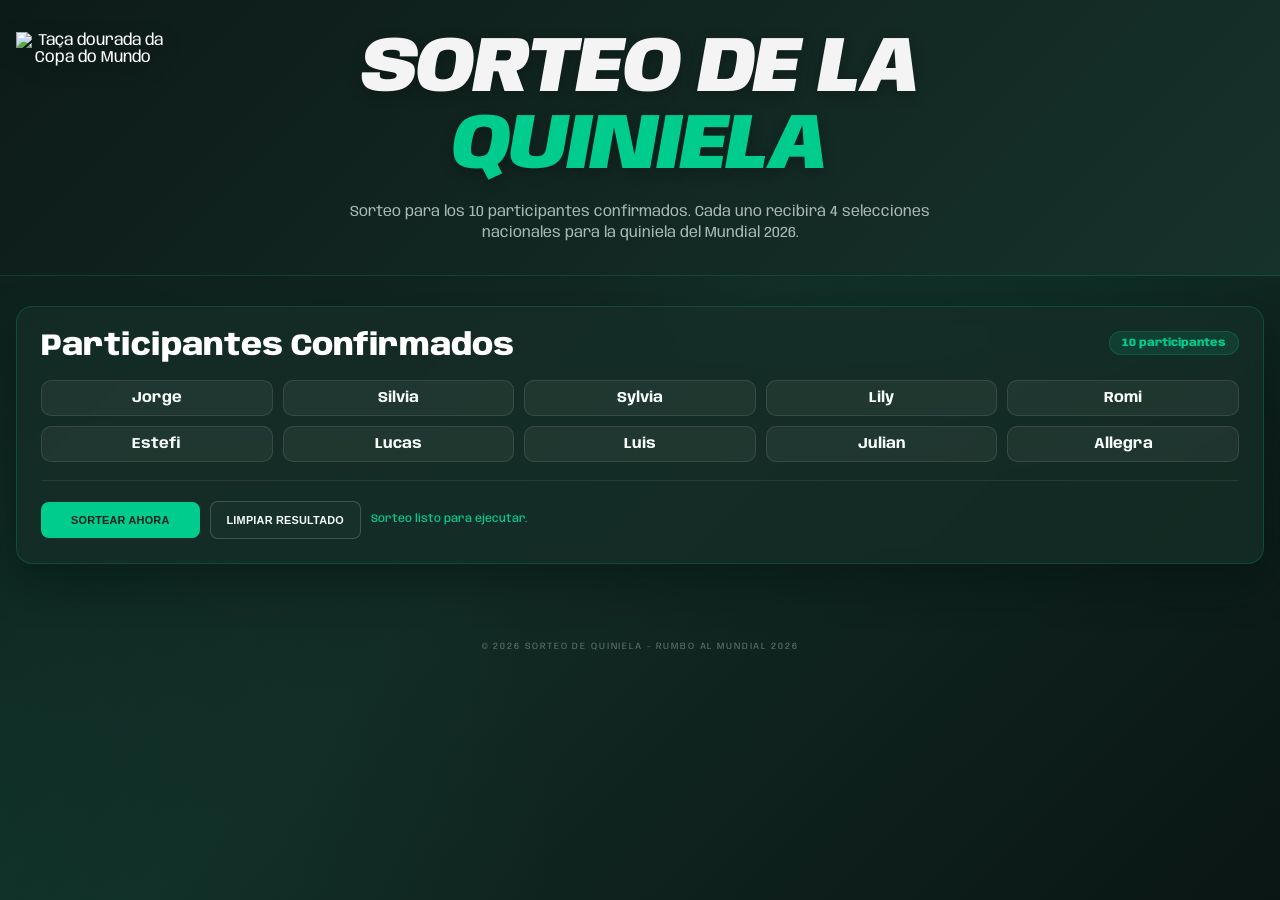
==== index.html @ d056158c "Add files via upload" ====
<!DOCTYPE html>
<html lang="es-MX">
<head>
  <meta charset="UTF-8" />
  <meta name="viewport" content="width=device-width, initial-scale=1.0" />
  <title>Sorteo de la Quiniela - 2026</title>
  <link rel="preconnect" href="https://fonts.googleapis.com" />
  <link rel="preconnect" href="https://fonts.gstatic.com" crossorigin />
  <link href="https://fonts.googleapis.com/css2?family=Anybody:ital,wght@0,100..900;1,100..900&display=swap" rel="stylesheet" />
  <link rel="stylesheet" href="styles.css" />
</head>
<body>
  <header class="hero fifa-gradient" data-purpose="hero-section">
    <img
      class="fifa-logo"
      src="https://upload.wikimedia.org/wikipedia/en/thumb/1/17/2026_FIFA_World_Cup_emblem.svg/500px-2026_FIFA_World_Cup_emblem.svg.png?_=20230519003440"
      alt="Taça dourada da Copa do Mundo"
      loading="eager"
      decoding="async"
      onerror="this.onerror=null;this.src='https://cdn.worldvectorlogo.com/logos/fifa-world-cup-2026-3.svg';"
    />
    <h1>
      Sorteo de la <span>Quiniela</span>
    </h1>
    <p class="subtitle">
      Sorteo para los 10 participantes confirmados. Cada uno recibirá 4 selecciones nacionales para la quiniela del Mundial 2026.
    </p>
  </header>

  <main class="app">
    <section class="panel participants-panel" data-purpose="participants-config">
      <div class="panel-header">
        <div>
          <h2>Participantes Confirmados</h2>
        </div>
        <span id="counter" class="counter">10 participantes</span>
      </div>

      <ul id="participantList" class="participant-list"></ul>

      <div class="actions">
        <button id="drawBtn" class="primary" type="button">Sortear ahora</button>
        <button id="resetBtn" class="secondary" type="button">Limpiar resultado</button>
        <p id="message" class="message"></p>
      </div>
    </section>

    <section id="resultsSection" class="results-section hidden" data-purpose="results-display">
      <div class="panel-header">
        <div>
          <h2>Resultado del sorteo</h2>
          <p>Cada tarjeta muestra al participante y sus 4 selecciones nacionales.</p>
        </div>
        <div class="result-actions">
          <button id="copyBtn" class="secondary small" type="button">Copiar resultado</button>
          <button id="downloadBtn" class="secondary small" type="button">Descargar imagen</button>
          <button id="printBtn" class="secondary small" type="button">Imprimir</button>
        </div>
      </div>

      <div id="results" class="results"></div>
    </section>
  </main>

  <footer class="site-footer" data-purpose="site-footer">
    © 2026 Sorteo de Quiniela - Rumbo al Mundial 2026
  </footer>

  <script src="https://cdn.jsdelivr.net/npm/html2canvas@1.4.1/dist/html2canvas.min.js"></script>
  <script src="script.js"></script>
</body>
</html>
---- styles.css ----
:root {
  --bg-dark: #0d1b18;
  --bg-mid: #122a24;
  --panel: rgba(22, 46, 40, 0.74);
  --panel-line: rgba(0, 204, 142, 0.2);
  --title: #ffffff;
  --text: #ffffff;
  --muted: #8ea69f;
  --header: #00cc8e;
  --header-strong: #00b680;
  --pill: rgba(0, 204, 142, 0.12);
  --danger: #ff6b6b;
  --success: #00cc8e;
  --card-ink: #0f231e;
}

* {
  box-sizing: border-box;
}

body {
  font-family: "Anybody", sans-serif;
  margin: 0;
  min-height: 100vh;
  padding-bottom: 18px;
  background:
    radial-gradient(circle at 80% -15%, rgba(0, 204, 142, 0.16), transparent 42%),
    radial-gradient(circle at -14% 95%, rgba(0, 204, 142, 0.08), transparent 44%),
    linear-gradient(135deg, var(--bg-dark) 0%, var(--bg-mid) 48%, #0a1613 100%);
  color: var(--text);
}

.fifa-gradient {
  background: linear-gradient(135deg, #0d1b18 0%, #17322b 100%);
}

.app {
  width: min(1280px, calc(100% - 32px));
  margin: 0 auto;
  padding-top: 30px;
  padding-bottom: 24px;
}

.hero {
  --hero-logo-slot: clamp(96px, 12vw, 160px);
  display: grid;
  grid-template-columns: var(--hero-logo-slot) minmax(0, 1fr) var(--hero-logo-slot);
  grid-template-areas:
    "logo title spacer"
    "logo subtitle spacer";
  text-align: center;
  align-items: center;
  column-gap: 14px;
  padding: 32px 16px 30px;
  border-bottom: 1px solid rgba(0, 204, 142, 0.2);
}

.fifa-logo {
  grid-area: logo;
  justify-self: end;
  align-self: stretch;
  width: auto;
  height: 100%;
  max-height: 170px;
  object-fit: contain;
  filter: drop-shadow(0 6px 10px rgba(0, 0, 0, 0.35));
}

h1 {
  grid-area: title;
  margin: 0;
  color: #f4f4f4;
  font-style: italic;
  text-transform: uppercase;
  text-shadow: 0 4px 14px rgba(0, 0, 0, 0.24);
  font-size: clamp(2.5rem, 7vw, 4.9rem);
  line-height: 0.98;
  letter-spacing: -0.03em;
  font-weight: 900;
}

h1 span {
  color: var(--header);
}

h2 {
  margin: 0;
  color: var(--title);
}

.subtitle {
  grid-area: subtitle;
  width: min(650px, 100%);
  margin: 16px auto 0;
  color: #a8b8b2;
  line-height: 1.45;
  font-size: 0.93rem;
}

.panel,
.results-section {
  background: var(--panel);
  border: 1px solid var(--panel-line);
  border-radius: 16px;
  padding: 24px;
  box-shadow: 0 18px 44px rgba(3, 17, 14, 0.45);
  backdrop-filter: blur(8px);
}

.participants-panel {
  margin-bottom: 18px;
}

.participants-panel h2 {
  font-size: 1.9rem;
  font-style: normal;
  text-transform: none;
  font-weight: 800;
  letter-spacing: 0;
}

.results-section h2 {
  font-size: 2.05rem;
  font-style: italic;
  text-transform: uppercase;
  font-weight: 900;
  letter-spacing: -0.01em;
}

.panel-header {
  display: flex;
  align-items: flex-start;
  justify-content: space-between;
  gap: 18px;
  margin-bottom: 18px;
}

.panel-header p {
  margin: 6px 0 0;
  color: var(--muted);
  font-size: 0.68rem;
}

.counter {
  flex: none;
  border: 1px solid var(--panel-line);
  background: var(--pill);
  border-radius: 999px;
  padding: 5px 12px;
  color: var(--header);
  font-weight: 800;
  font-size: 0.68rem;
}

button {
  border: 0;
  border-radius: 8px;
  padding: 12px 16px;
  cursor: pointer;
  font-weight: 900;
  text-transform: uppercase;
  letter-spacing: 0.02em;
  font-size: 0.68rem;
  transition: transform 0.15s ease, opacity 0.15s ease, background 0.15s ease;
}

button:hover {
  transform: translateY(-1px);
}

button:disabled {
  opacity: 0.45;
  cursor: not-allowed;
  transform: none;
}

.primary {
  background: var(--header);
  color: #082119;
  padding-left: 30px;
  padding-right: 30px;
}

.primary:hover {
  background: var(--header-strong);
}

.secondary {
  background: rgba(255, 255, 255, 0.02);
  color: #f4fffb;
  border: 1px solid rgba(255, 255, 255, 0.18);
}

.small {
  padding: 8px 12px;
  font-size: 0.6rem;
}

.message {
  color: var(--header);
  margin: 0;
  line-height: 1.4;
  font-weight: 500;
  font-size: 0.7rem;
}

.message.error {
  color: var(--danger);
}

.message.success {
  color: var(--success);
}

.participant-list {
  list-style: none;
  padding: 0;
  margin: 18px 0 0;
  display: grid;
  grid-template-columns: repeat(5, minmax(0, 1fr));
  gap: 10px;
}

.participant-list li {
  padding: 9px 14px;
  border: 1px solid rgba(255, 255, 255, 0.1);
  border-radius: 10px;
  background: rgba(255, 255, 255, 0.05);
  font-weight: 700;
  color: #f7fffb;
  font-size: 0.92rem;
  text-align: center;
  transition: transform 0.16s ease, border-color 0.16s ease, background 0.16s ease;
}

.participant-list li:hover {
  transform: translateY(-1px);
  border-color: rgba(0, 204, 142, 0.45);
  background: rgba(0, 204, 142, 0.16);
}

.actions {
  display: flex;
  flex-wrap: wrap;
  align-items: center;
  gap: 10px;
  margin-top: 18px;
  border-top: 1px solid rgba(255, 255, 255, 0.08);
  padding-top: 20px;
}

.result-actions {
  display: flex;
  flex-wrap: wrap;
  justify-content: flex-end;
  gap: 8px;
}

.results {
  display: grid;
  grid-template-columns: repeat(4, minmax(0, 1fr));
  gap: 14px;
}

.results.is-empty {
  display: none;
}

.hidden {
  display: none;
}

.result-card {
  border: 1px solid rgba(0, 204, 142, 0.28);
  border-radius: 11px;
  padding: 0;
  background: #f8f8f8;
  overflow: hidden;
  transform: translateY(0);
  opacity: 1;
  box-shadow: 0 12px 24px rgba(0, 0, 0, 0.25);
}

.result-card h3 {
  margin: 0;
  font-size: 1.28rem;
  font-weight: 900;
  letter-spacing: 0.01em;
  color: #051e15;
  background: var(--header);
  padding: 12px 10px;
  line-height: 1.05;
  text-align: center;
  text-transform: uppercase;
  font-style: italic;
}

.pick-list {
  margin: 0;
  padding: 10px;
  list-style: none;
  display: grid;
  gap: 6px;
}

.pick-list li {
  padding: 8px 9px;
  border: 1px solid #d9d9d9;
  border-radius: 6px;
  background: #ffffff;
  font-weight: 800;
  color: var(--card-ink);
  display: grid;
  grid-template-columns: auto 1fr;
  align-items: center;
  column-gap: 8px;
}

.flag {
  width: 30px;
  height: 21px;
  border-radius: 2px;
  border: 1px solid rgba(15, 52, 34, 0.28);
  display: inline-block;
  overflow: hidden;
  line-height: 0;
  background: #f8fffb;
}

.flag-svg {
  width: 100%;
  height: 100%;
  object-fit: cover;
}

.flag-fallback {
  width: 100%;
  height: 100%;
  display: inline-flex;
  align-items: center;
  justify-content: center;
  font-size: 0.7rem;
  font-weight: 800;
  color: #103628;
}

.team-name {
  line-height: 1.1;
  font-size: 0.65rem;
  text-transform: uppercase;
  letter-spacing: 0.01em;
}

.drum-roll-card {
  animation: drumRollBounce 620ms ease-in-out infinite;
}

.drum-roll-body {
  padding: 12px;
  display: grid;
  gap: 10px;
}

.drum-roll-label {
  margin: 0;
  font-weight: 800;
  color: #365f4f;
  text-transform: uppercase;
  letter-spacing: 0.05em;
  font-size: 0.72rem;
}

.drum-roll-lines {
  display: grid;
  gap: 8px;
}

.drum-roll-lines span {
  height: 32px;
  border-radius: 6px;
  border: 1px solid #b1c4b8;
  background: linear-gradient(100deg, #fdfefe 10%, #dce9df 35%, #fdfefe 60%);
  background-size: 180% 100%;
  animation: drumShimmer 700ms linear infinite;
}

.drum-roll-lines span:nth-child(2) {
  animation-delay: 70ms;
}

.drum-roll-lines span:nth-child(3) {
  animation-delay: 140ms;
}

.drum-roll-lines span:nth-child(4) {
  animation-delay: 210ms;
}

.result-card.is-pending {
  opacity: 0;
  transform: translateY(12px) scale(0.985);
}

.result-card.revealed {
  animation: revealCard 380ms cubic-bezier(0.2, 0.7, 0.2, 1) forwards;
}

.site-footer {
  margin-top: 36px;
  text-align: center;
  color: #5b726a;
  font-size: 0.58rem;
  text-transform: uppercase;
  letter-spacing: 0.2em;
}

@keyframes revealCard {
  from {
    opacity: 0;
    transform: translateY(14px) scale(0.98);
  }

  to {
    opacity: 1;
    transform: translateY(0) scale(1);
  }
}

@keyframes drumRollBounce {
  0%,
  100% {
    transform: translateY(0);
  }

  50% {
    transform: translateY(-3px);
  }
}

@keyframes drumShimmer {
  from {
    background-position: 180% 0;
  }

  to {
    background-position: -40% 0;
  }
}

@media (max-width: 980px) {
  .results {
    grid-template-columns: repeat(3, minmax(0, 1fr));
  }
}

@media (max-width: 760px) {
  .hero {
    grid-template-columns: 1fr;
    grid-template-areas:
      "logo"
      "title"
      "subtitle";
    row-gap: 8px;
    padding-top: 22px;
  }

  .app {
    width: min(100% - 20px, 1120px);
    padding-top: 22px;
    padding-bottom: 30px;
  }

  .panel,
  .results-section {
    padding: 18px;
    border-radius: 14px;
  }

  .panel-header {
    flex-direction: column;
  }

  .result-actions {
    justify-content: flex-start;
  }

  .actions {
    flex-direction: column;
    align-items: flex-start;
  }

  .participant-list {
    grid-template-columns: repeat(2, minmax(0, 1fr));
  }

  .message {
    margin-top: 2px;
  }

  .result-card h3 {
    font-size: 1.16rem;
  }

  .results {
    grid-template-columns: repeat(2, minmax(0, 1fr));
  }

  .subtitle {
    font-size: 0.86rem;
    margin-top: 6px;
  }

  .fifa-logo {
    justify-self: center;
    align-self: center;
    width: clamp(68px, 22vw, 110px);
    height: auto;
    max-height: none;
  }
}

@media (max-width: 520px) {
  .participant-list {
    grid-template-columns: 1fr;
  }

  .results {
    grid-template-columns: 1fr;
  }
}

@media print {
  body {
    background: #ffffff;
  }

  .hero,
  .participants-panel,
  .site-footer,
  .result-actions,
  .message {
    display: none !important;
  }

  .app {
    width: 100%;
    margin: 0;
    padding: 0;
  }

  .results-section {
    margin: 0;
    border: none;
    box-shadow: none;
    background: #ffffff;
    padding: 0;
  }

  .results {
    grid-template-columns: repeat(3, minmax(0, 1fr));
    gap: 10px;
  }

  .result-card {
    break-inside: avoid;
  }
}
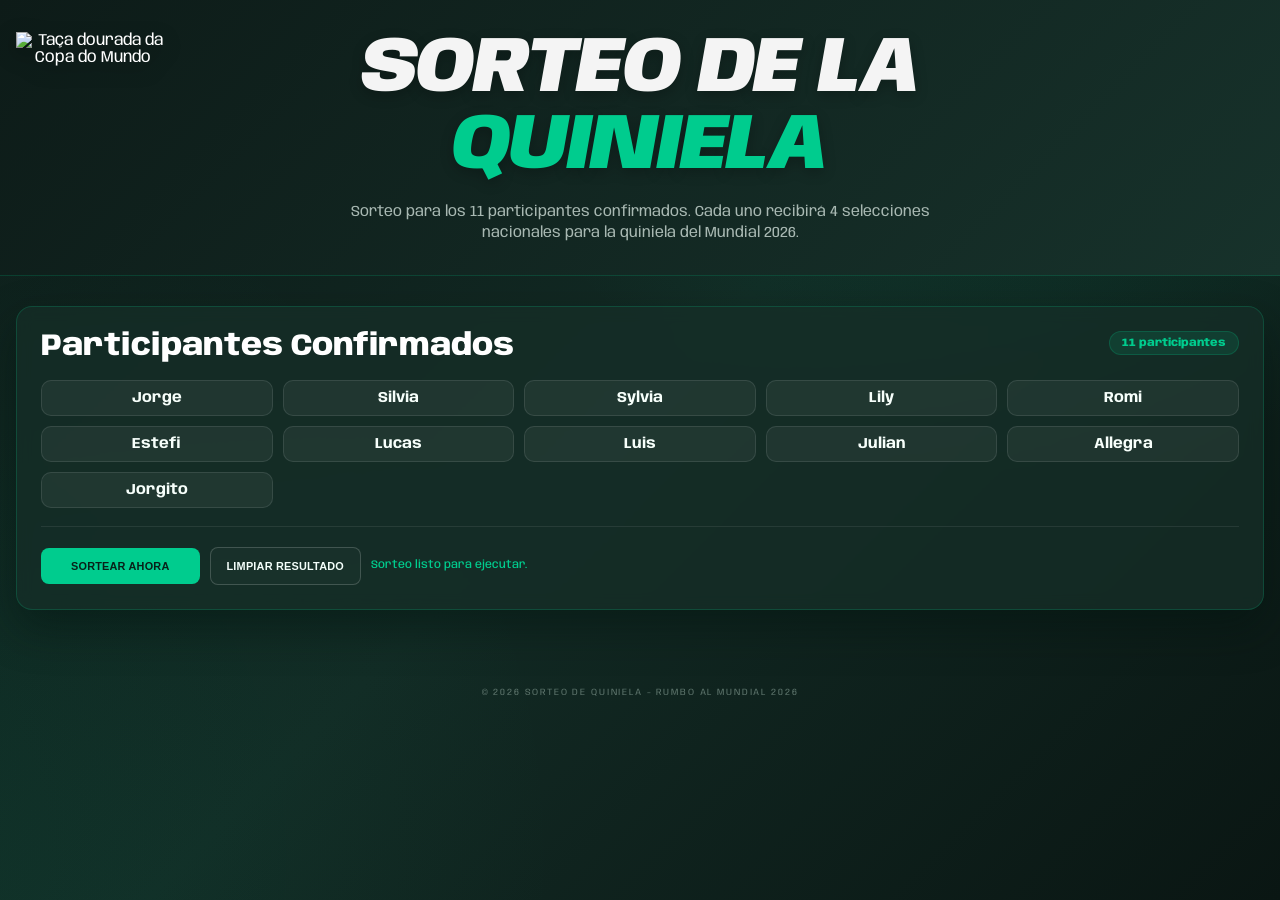
==== commit e25dbe72: "Update participant count in index.html hot-fix: typo" ====
--- a/index.html
+++ b/index.html
@@ -23,7 +23,7 @@
       Sorteo de la <span>Quiniela</span>
     </h1>
     <p class="subtitle">
-      Sorteo para los 10 participantes confirmados. Cada uno recibirá 4 selecciones nacionales para la quiniela del Mundial 2026.
+      Sorteo para los 11 participantes confirmados. Cada uno recibirá 4 selecciones nacionales para la quiniela del Mundial 2026.
     </p>
   </header>
 
--- a/styles.css
+++ b/styles.css
@@ -239,6 +239,35 @@
   background: rgba(0, 204, 142, 0.16);
 }
 
+.easter-heart-pop {
+  position: fixed;
+  left: 50%;
+  top: 50%;
+  transform: translate(-50%, -46%) scale(0.82);
+  opacity: 0;
+  z-index: 9999;
+  pointer-events: none;
+  padding: 0;
+  background: transparent;
+  border: none;
+  box-shadow: none;
+  display: grid;
+  place-items: center;
+  transition: opacity 0.22s ease, transform 0.28s ease;
+}
+
+.easter-heart-pop.show {
+  transform: translate(-50%, -50%) scale(1);
+  opacity: 1;
+}
+
+.easter-heart-icon {
+  font-size: 2.5rem;
+  line-height: 1;
+  filter: drop-shadow(0 6px 14px rgba(255, 82, 133, 0.6));
+  animation: easterHeartPulse 700ms ease-in-out infinite;
+}
+
 .actions {
   display: flex;
   flex-wrap: wrap;
@@ -447,6 +476,17 @@
   }
 }
 
+@keyframes easterHeartPulse {
+  0%,
+  100% {
+    transform: scale(1);
+  }
+
+  50% {
+    transform: scale(1.18);
+  }
+}
+
 @media (max-width: 980px) {
   .results {
     grid-template-columns: repeat(3, minmax(0, 1fr));
@@ -538,7 +578,8 @@
   .participants-panel,
   .site-footer,
   .result-actions,
-  .message {
+  .message,
+  .easter-heart-pop {
     display: none !important;
   }
 
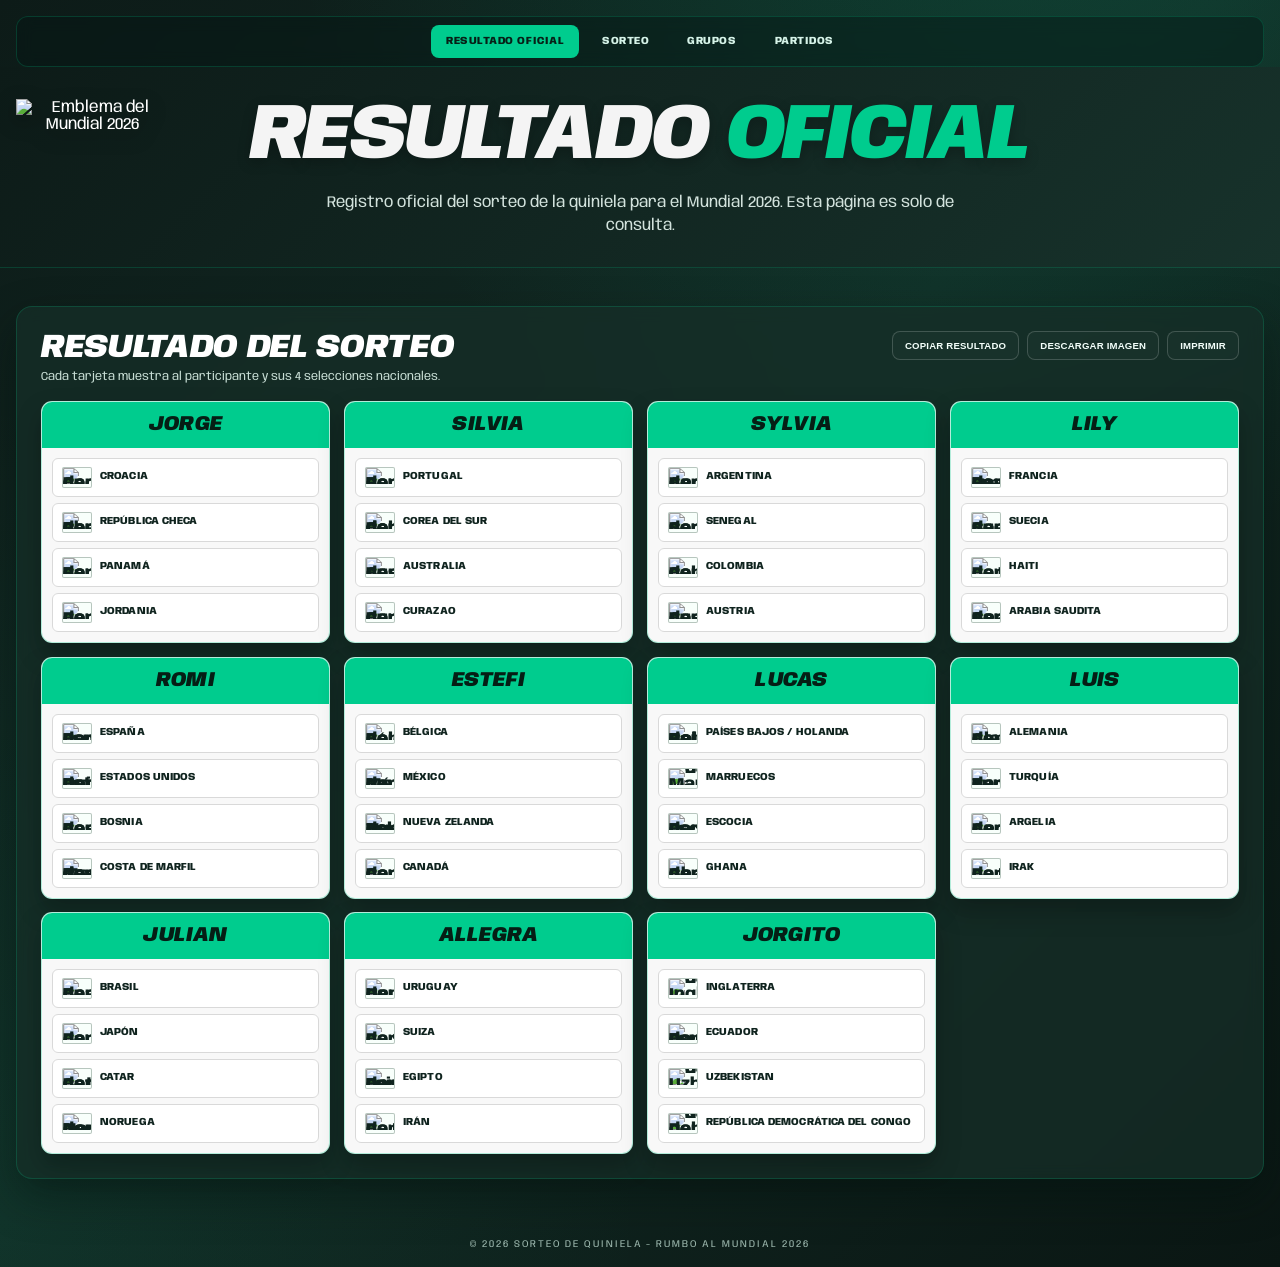
==== commit 331d26a5: "Add files via upload feat: evolve single-page quiniela into dynamic multi-page World Cup dashboard " ====
--- a/index.html
+++ b/index.html
@@ -3,49 +3,37 @@
 <head>
   <meta charset="UTF-8" />
   <meta name="viewport" content="width=device-width, initial-scale=1.0" />
-  <title>Sorteo de la Quiniela - 2026</title>
+  <title>Resultado Oficial - Quiniela 2026</title>
   <link rel="preconnect" href="https://fonts.googleapis.com" />
   <link rel="preconnect" href="https://fonts.gstatic.com" crossorigin />
   <link href="https://fonts.googleapis.com/css2?family=Anybody:ital,wght@0,100..900;1,100..900&display=swap" rel="stylesheet" />
   <link rel="stylesheet" href="styles.css" />
 </head>
 <body>
+  <nav class="top-nav" aria-label="Navegación principal">
+    <a class="nav-link active" href="index.html" aria-current="page">Resultado Oficial</a>
+    <a class="nav-link" href="sorteio.html">Sorteo</a>
+    <a class="nav-link" href="grupos.html">Grupos</a>
+    <a class="nav-link" href="partidas.html">Partidos</a>
+  </nav>
+
   <header class="hero fifa-gradient" data-purpose="hero-section">
     <img
       class="fifa-logo"
       src="https://upload.wikimedia.org/wikipedia/en/thumb/1/17/2026_FIFA_World_Cup_emblem.svg/500px-2026_FIFA_World_Cup_emblem.svg.png?_=20230519003440"
-      alt="Taça dourada da Copa do Mundo"
+      alt="Emblema del Mundial 2026"
       loading="eager"
       decoding="async"
       onerror="this.onerror=null;this.src='https://cdn.worldvectorlogo.com/logos/fifa-world-cup-2026-3.svg';"
     />
-    <h1>
-      Sorteo de la <span>Quiniela</span>
-    </h1>
+    <h1>Resultado <span>Oficial</span></h1>
     <p class="subtitle">
-      Sorteo para los 11 participantes confirmados. Cada uno recibirá 4 selecciones nacionales para la quiniela del Mundial 2026.
+      Registro oficial del sorteo de la quiniela para el Mundial 2026. Esta página es solo de consulta.
     </p>
   </header>
 
   <main class="app">
-    <section class="panel participants-panel" data-purpose="participants-config">
-      <div class="panel-header">
-        <div>
-          <h2>Participantes Confirmados</h2>
-        </div>
-        <span id="counter" class="counter">10 participantes</span>
-      </div>
-
-      <ul id="participantList" class="participant-list"></ul>
-
-      <div class="actions">
-        <button id="drawBtn" class="primary" type="button">Sortear ahora</button>
-        <button id="resetBtn" class="secondary" type="button">Limpiar resultado</button>
-        <p id="message" class="message"></p>
-      </div>
-    </section>
-
-    <section id="resultsSection" class="results-section hidden" data-purpose="results-display">
+    <section class="results-section" data-purpose="official-results-display">
       <div class="panel-header">
         <div>
           <h2>Resultado del sorteo</h2>
@@ -58,7 +46,7 @@
         </div>
       </div>
 
-      <div id="results" class="results"></div>
+      <div id="officialResults" class="results"></div>
     </section>
   </main>
 
@@ -67,6 +55,7 @@
   </footer>
 
   <script src="https://cdn.jsdelivr.net/npm/html2canvas@1.4.1/dist/html2canvas.min.js"></script>
-  <script src="script.js"></script>
+  <script src="wc-data.js"></script>
+  <script src="official-result.js"></script>
 </body>
 </html>
--- a/styles.css
+++ b/styles.css
@@ -30,6 +30,45 @@
   color: var(--text);
 }
 
+.top-nav {
+  width: min(1280px, calc(100% - 32px));
+  margin: 16px auto 0;
+  display: flex;
+  flex-wrap: wrap;
+  justify-content: center;
+  align-items: center;
+  gap: 8px;
+  padding: 8px;
+  border: 1px solid var(--panel-line);
+  border-radius: 12px;
+  background: rgba(6, 24, 20, 0.45);
+  backdrop-filter: blur(8px);
+}
+
+.nav-link {
+  padding: 10px 14px;
+  border-radius: 8px;
+  color: #d6f3e8;
+  text-decoration: none;
+  text-transform: uppercase;
+  font-weight: 800;
+  font-size: 0.66rem;
+  letter-spacing: 0.05em;
+  border: 1px solid transparent;
+  transition: background 0.2s ease, border-color 0.2s ease, transform 0.2s ease;
+}
+
+.nav-link:hover {
+  transform: translateY(-1px);
+  border-color: rgba(0, 204, 142, 0.35);
+  background: rgba(0, 204, 142, 0.14);
+}
+
+.nav-link.active {
+  color: #072017;
+  background: var(--header);
+}
+
 .fifa-gradient {
   background: linear-gradient(135deg, #0d1b18 0%, #17322b 100%);
 }
@@ -37,7 +76,7 @@
 .app {
   width: min(1280px, calc(100% - 32px));
   margin: 0 auto;
-  padding-top: 30px;
+  padding-top: 38px;
   padding-bottom: 24px;
 }
 
@@ -92,9 +131,28 @@
   grid-area: subtitle;
   width: min(650px, 100%);
   margin: 16px auto 0;
-  color: #a8b8b2;
+  color: #d2e2dc;
   line-height: 1.45;
-  font-size: 0.93rem;
+  font-size: 0.98rem;
+}
+
+.subtitle.compact {
+  width: 100%;
+  margin: 0;
+  font-size: 0.74rem;
+}
+
+.official-proof {
+  margin-top: 14px;
+}
+
+.official-image {
+  width: 100%;
+  border-radius: 12px;
+  border: 1px solid rgba(0, 204, 142, 0.35);
+  display: block;
+  object-fit: cover;
+  max-height: 420px;
 }
 
 .panel,
@@ -137,8 +195,8 @@
 
 .panel-header p {
   margin: 6px 0 0;
-  color: var(--muted);
-  font-size: 0.68rem;
+  color: #c7ddd4;
+  font-size: 0.74rem;
 }
 
 .counter {
@@ -291,6 +349,116 @@
   gap: 14px;
 }
 
+.section-gap {
+  margin-top: 18px;
+}
+
+.group-grid {
+  display: grid;
+  grid-template-columns: repeat(4, minmax(0, 1fr));
+  gap: 14px;
+}
+
+.group-grid .result-card {
+  min-height: 266px;
+}
+
+.group-grid .result-card h3 {
+  font-size: 1.38rem;
+  padding: 14px 10px;
+}
+
+.group-grid .standings-body {
+  background: #f8f8f8;
+}
+
+.group-card {
+  border: 1px solid rgba(0, 204, 142, 0.22);
+  border-radius: 12px;
+  background: rgba(4, 20, 16, 0.52);
+  overflow: hidden;
+}
+
+.group-card h3 {
+  margin: 0;
+  padding: 10px 12px;
+  background: rgba(0, 204, 142, 0.2);
+  color: #e8fff7;
+  text-transform: uppercase;
+  font-size: 0.86rem;
+}
+
+.group-table-wrap {
+  overflow-x: auto;
+}
+
+.group-table {
+  width: 100%;
+  border-collapse: collapse;
+  min-width: 320px;
+}
+
+.group-table th,
+.group-table td {
+  padding: 8px 10px;
+  text-align: left;
+  border-bottom: 1px solid rgba(255, 255, 255, 0.08);
+  font-size: 0.8rem;
+}
+
+.group-table th {
+  color: #cbe6d9;
+  font-weight: 800;
+}
+
+.group-table td {
+  color: #f3fffb;
+}
+
+.matches-grid {
+  display: grid;
+  grid-template-columns: repeat(2, minmax(0, 1fr));
+  gap: 12px;
+}
+
+.match-item {
+  border: 1px solid rgba(0, 204, 142, 0.25);
+  border-radius: 10px;
+  padding: 12px;
+  background: rgba(5, 22, 18, 0.52);
+}
+
+.match-meta {
+  margin: 0;
+  font-size: 0.64rem;
+  text-transform: uppercase;
+  color: #89afa1;
+  letter-spacing: 0.04em;
+}
+
+.match-score {
+  margin: 8px 0;
+  font-size: 0.92rem;
+  font-weight: 700;
+}
+
+.match-score strong {
+  color: var(--header);
+  margin: 0 4px;
+}
+
+.match-status {
+  display: inline-flex;
+  padding: 3px 8px;
+  border-radius: 999px;
+  font-size: 0.6rem;
+  text-transform: uppercase;
+  letter-spacing: 0.04em;
+  font-weight: 800;
+  color: #053024;
+  background: #92f1ce;
+}
+
 .results.is-empty {
   display: none;
 }
@@ -345,6 +513,11 @@
   column-gap: 8px;
 }
 
+.pick-list li.team-qualified {
+  background: rgba(0, 204, 142, 0.16);
+  border-color: rgba(0, 204, 142, 0.42);
+}
+
 .flag {
   width: 30px;
   height: 21px;
@@ -437,8 +610,8 @@
 .site-footer {
   margin-top: 36px;
   text-align: center;
-  color: #5b726a;
-  font-size: 0.58rem;
+  color: #9db8ae;
+  font-size: 0.62rem;
   text-transform: uppercase;
   letter-spacing: 0.2em;
 }
@@ -491,9 +664,22 @@
   .results {
     grid-template-columns: repeat(3, minmax(0, 1fr));
   }
+
+  .group-grid {
+    grid-template-columns: repeat(2, minmax(0, 1fr));
+  }
+
+  .match-cards {
+    grid-template-columns: 1fr;
+    width: min(100%, 560px);
+  }
 }
 
 @media (max-width: 760px) {
+  .top-nav {
+    width: min(100% - 20px, 1120px);
+  }
+
   .hero {
     grid-template-columns: 1fr;
     grid-template-areas:
@@ -545,6 +731,11 @@
     grid-template-columns: repeat(2, minmax(0, 1fr));
   }
 
+  .group-grid,
+  .matches-grid {
+    grid-template-columns: 1fr;
+  }
+
   .subtitle {
     font-size: 0.86rem;
     margin-top: 6px;
@@ -567,6 +758,28 @@
   .results {
     grid-template-columns: 1fr;
   }
+
+  .match-card {
+    padding-left: 10px;
+    padding-right: 10px;
+  }
+
+  .match-score-main {
+    font-size: 2.05rem;
+  }
+
+  .match-flag .flag {
+    width: 40px;
+    height: 28px;
+  }
+
+  .match-team-name {
+    font-size: 0.72rem;
+  }
+
+  .match-badge {
+    font-size: 0.64rem;
+  }
 }
 
 @media print {
@@ -574,6 +787,7 @@
     background: #ffffff;
   }
 
+  .top-nav,
   .hero,
   .participants-panel,
   .site-footer,
@@ -606,3 +820,295 @@
     break-inside: avoid;
   }
 }
+
+/* ===================================================
+   STANDINGS (grupos page)
+   =================================================== */
+
+.standings-body {
+  background: #f8f8f8;
+}
+
+.standings-row {
+  display: grid;
+  grid-template-columns: 18px 1fr 26px 30px 26px;
+  align-items: center;
+  gap: 4px;
+  padding: 8px 10px;
+  border-bottom: 1px solid #e0ede7;
+  font-size: 0.82rem;
+  font-weight: 700;
+  color: var(--card-ink);
+}
+
+.standings-row:last-child {
+  border-bottom: none;
+}
+
+.standings-head {
+  background: #e8f6ef;
+  color: #3a6b57;
+  font-size: 0.66rem;
+  text-transform: uppercase;
+  letter-spacing: 0.06em;
+  font-weight: 800;
+}
+
+.standings-qualified {
+  background: rgba(0, 204, 142, 0.18);
+  border-left: 3px solid rgba(0, 204, 142, 0.55);
+}
+
+.standings-pos {
+  color: #a5c4b8;
+  font-size: 0.7rem;
+  text-align: center;
+  font-weight: 700;
+}
+
+.standings-team-cell {
+  display: flex;
+  align-items: center;
+  gap: 6px;
+  overflow: hidden;
+}
+
+.standings-team-cell .flag {
+  width: 26px;
+  height: 18px;
+  flex: none;
+}
+
+.standings-team-name {
+  white-space: nowrap;
+  overflow: hidden;
+  text-overflow: ellipsis;
+  font-size: 0.78rem;
+}
+
+.standings-num {
+  text-align: center;
+  color: #4d7062;
+}
+
+.standings-pts {
+  text-align: center;
+  font-weight: 900;
+  color: var(--card-ink);
+}
+
+/* ===================================================
+   FILTER BAR (partidas page)
+   =================================================== */
+
+.filter-bar {
+  display: flex;
+  flex-wrap: wrap;
+  gap: 8px;
+  margin-bottom: 22px;
+}
+
+.filter-tab {
+  padding: 8px 18px;
+  border-radius: 999px;
+  border: 1px solid rgba(0, 204, 142, 0.35);
+  background: transparent;
+  color: #c8f0e2;
+  font-family: "Anybody", sans-serif;
+  font-size: 0.64rem;
+  font-weight: 800;
+  text-transform: uppercase;
+  letter-spacing: 0.04em;
+  cursor: pointer;
+  transition: background 0.15s ease, border-color 0.15s ease, transform 0.15s ease;
+}
+
+.filter-tab:hover {
+  background: rgba(0, 204, 142, 0.14);
+  transform: translateY(-1px);
+}
+
+.filter-tab.active {
+  background: var(--header);
+  color: #072017;
+  border-color: transparent;
+}
+
+/* ===================================================
+   MATCH DAY SECTION
+   =================================================== */
+
+.match-day + .match-day {
+  margin-top: 26px;
+}
+
+.match-day-label {
+  margin: 0 0 10px;
+  font-size: 0.76rem;
+  font-weight: 800;
+  text-transform: uppercase;
+  letter-spacing: 0.08em;
+  color: var(--header);
+  padding-bottom: 8px;
+  border-bottom: 1px solid rgba(0, 204, 142, 0.22);
+}
+
+.match-cards {
+  display: grid;
+  grid-template-columns: repeat(2, minmax(0, 1fr));
+  gap: 14px;
+  width: 100%;
+  margin: 0 auto;
+}
+
+/* ===================================================
+   MATCH CARD
+   =================================================== */
+
+.match-card {
+  position: relative;
+  border: 1px solid rgba(0, 204, 142, 0.28);
+  border-radius: 10px;
+  overflow: visible;
+  background: linear-gradient(180deg, #ffffff 0%, #f7fbf9 100%);
+  min-height: 162px;
+  padding: 24px 12px 12px;
+  box-shadow: 0 12px 24px rgba(0, 0, 0, 0.16);
+}
+
+.match-card--upcoming {
+  opacity: 0.88;
+}
+
+.match-card-chip {
+  position: absolute;
+  top: -10px;
+  left: 50%;
+  transform: translateX(-50%);
+  min-width: 98px;
+  padding: 4px 12px;
+  border-radius: 999px;
+  background: var(--header);
+  color: #072017;
+  font-size: 0.76rem;
+  font-weight: 900;
+  text-transform: uppercase;
+  letter-spacing: 0.04em;
+  text-align: center;
+  box-shadow: 0 4px 10px rgba(0, 0, 0, 0.16);
+}
+
+.match-badge {
+  flex: none;
+  font-size: 0.7rem;
+  font-weight: 800;
+  text-transform: uppercase;
+  letter-spacing: 0.05em;
+  padding: 2px 8px;
+  border-radius: 999px;
+}
+
+.match-badge--done {
+  background: rgba(0, 204, 142, 0.18);
+  color: #057756;
+}
+
+.match-badge--upcoming {
+  background: rgba(15, 35, 30, 0.07);
+  color: #5f7f74;
+}
+
+.match-card-body {
+  display: flex;
+  justify-content: space-between;
+  align-items: center;
+  gap: 10px;
+  padding: 14px 4px 6px;
+  text-align: center;
+}
+
+.match-team {
+  display: flex;
+  flex-direction: column;
+  align-items: center;
+  gap: 6px;
+  min-width: 0;
+  flex: 1 1 0;
+}
+
+.match-flag .flag {
+  width: 40px;
+  height: 28px;
+  border-radius: 3px;
+}
+
+.match-team-name {
+  font-size: 0.8rem;
+  font-weight: 900;
+  text-transform: uppercase;
+  letter-spacing: 0.02em;
+  color: #12372a;
+  line-height: 1.2;
+}
+
+.match-score-wrap {
+  display: flex;
+  flex-direction: column;
+  align-items: center;
+  justify-content: center;
+  min-width: 96px;
+  padding: 0 6px;
+}
+
+.match-score-main {
+  font-size: 2.3rem;
+  font-weight: 900;
+  color: var(--header-strong);
+  font-style: italic;
+  letter-spacing: -0.04em;
+  line-height: 1;
+}
+
+.match-score-note {
+  font-style: normal;
+  font-size: 0.72rem;
+  font-weight: 700;
+  color: #5f7f74;
+}
+
+.match-vs {
+  font-size: 1.08rem;
+  font-weight: 900;
+  color: var(--header-strong);
+  font-style: italic;
+}
+
+.match-card-foot {
+  display: flex;
+  flex-direction: column;
+  align-items: center;
+  gap: 4px;
+  padding-top: 6px;
+}
+
+.match-ground {
+  text-align: center;
+  font-size: 0.7rem;
+  color: #5d746b;
+  white-space: nowrap;
+  overflow: hidden;
+  text-overflow: ellipsis;
+}
+
+/* ===================================================
+   SOURCE ATTRIBUTION
+   =================================================== */
+
+.source-link {
+  color: var(--header);
+  text-decoration: none;
+}
+
+.source-link:hover {
+  text-decoration: underline;
+}
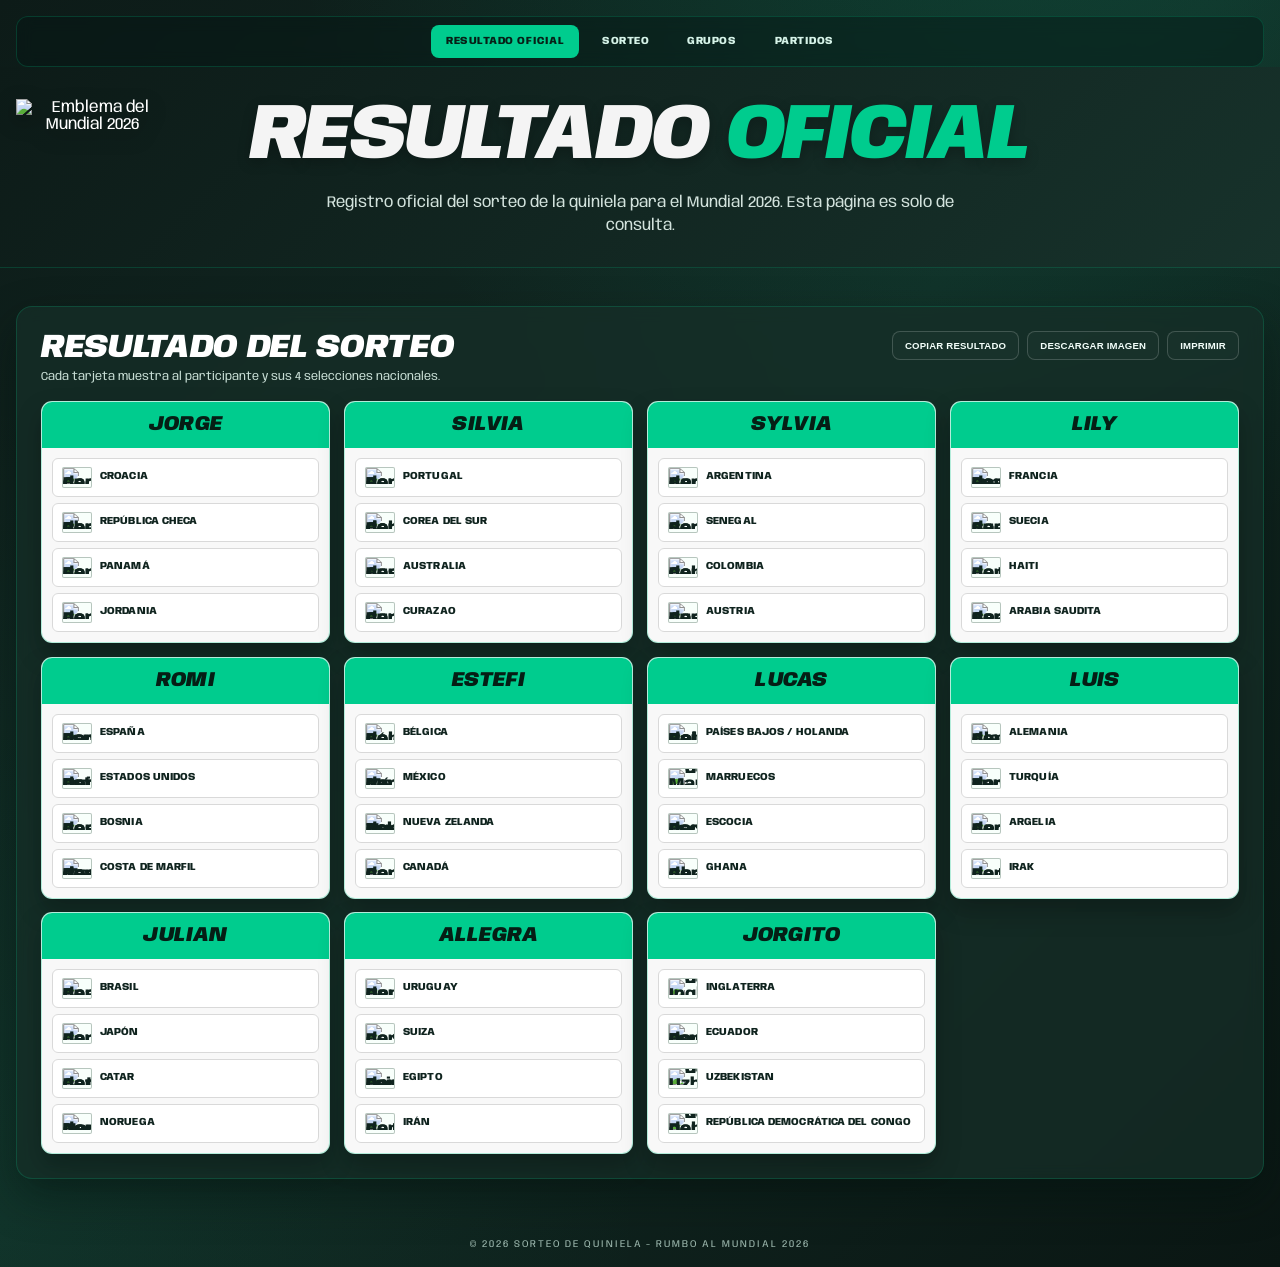
==== commit 967b7c85: "Add files via upload" ====
--- a/index.html
+++ b/index.html
@@ -58,4 +58,4 @@
   <script src="wc-data.js"></script>
   <script src="official-result.js"></script>
 </body>
-</html>
+</html>
--- a/styles.css
+++ b/styles.css
@@ -901,6 +901,10 @@
    FILTER BAR (partidas page)
    =================================================== */
 
+/* ===================================================
+   FILTER BAR (partidas page)
+   =================================================== */
+
 .filter-bar {
   display: flex;
   flex-wrap: wrap;
@@ -933,6 +937,33 @@
   color: #072017;
   border-color: transparent;
 }
+
+.filter-order-btn {
+  margin-left: auto;
+  padding: 8px 18px;
+  border-radius: 999px;
+  border: 1px solid rgba(0, 204, 142, 0.35);
+  background: rgba(0, 204, 142, 0.12);
+  color: #dffaf1;
+  font-family: "Anybody", sans-serif;
+  font-size: 0.64rem;
+  font-weight: 800;
+  text-transform: uppercase;
+  letter-spacing: 0.04em;
+  white-space: nowrap;
+}
+
+.filter-order-btn:hover {
+  background: rgba(0, 204, 142, 0.2);
+}
+
+@media (max-width: 720px) {
+  .filter-order-btn {
+    margin-left: 0;
+    width: 100%;
+  }
+}
+
 
 /* ===================================================
    MATCH DAY SECTION
@@ -1111,4 +1142,4 @@
 
 .source-link:hover {
   text-decoration: underline;
-}
+}
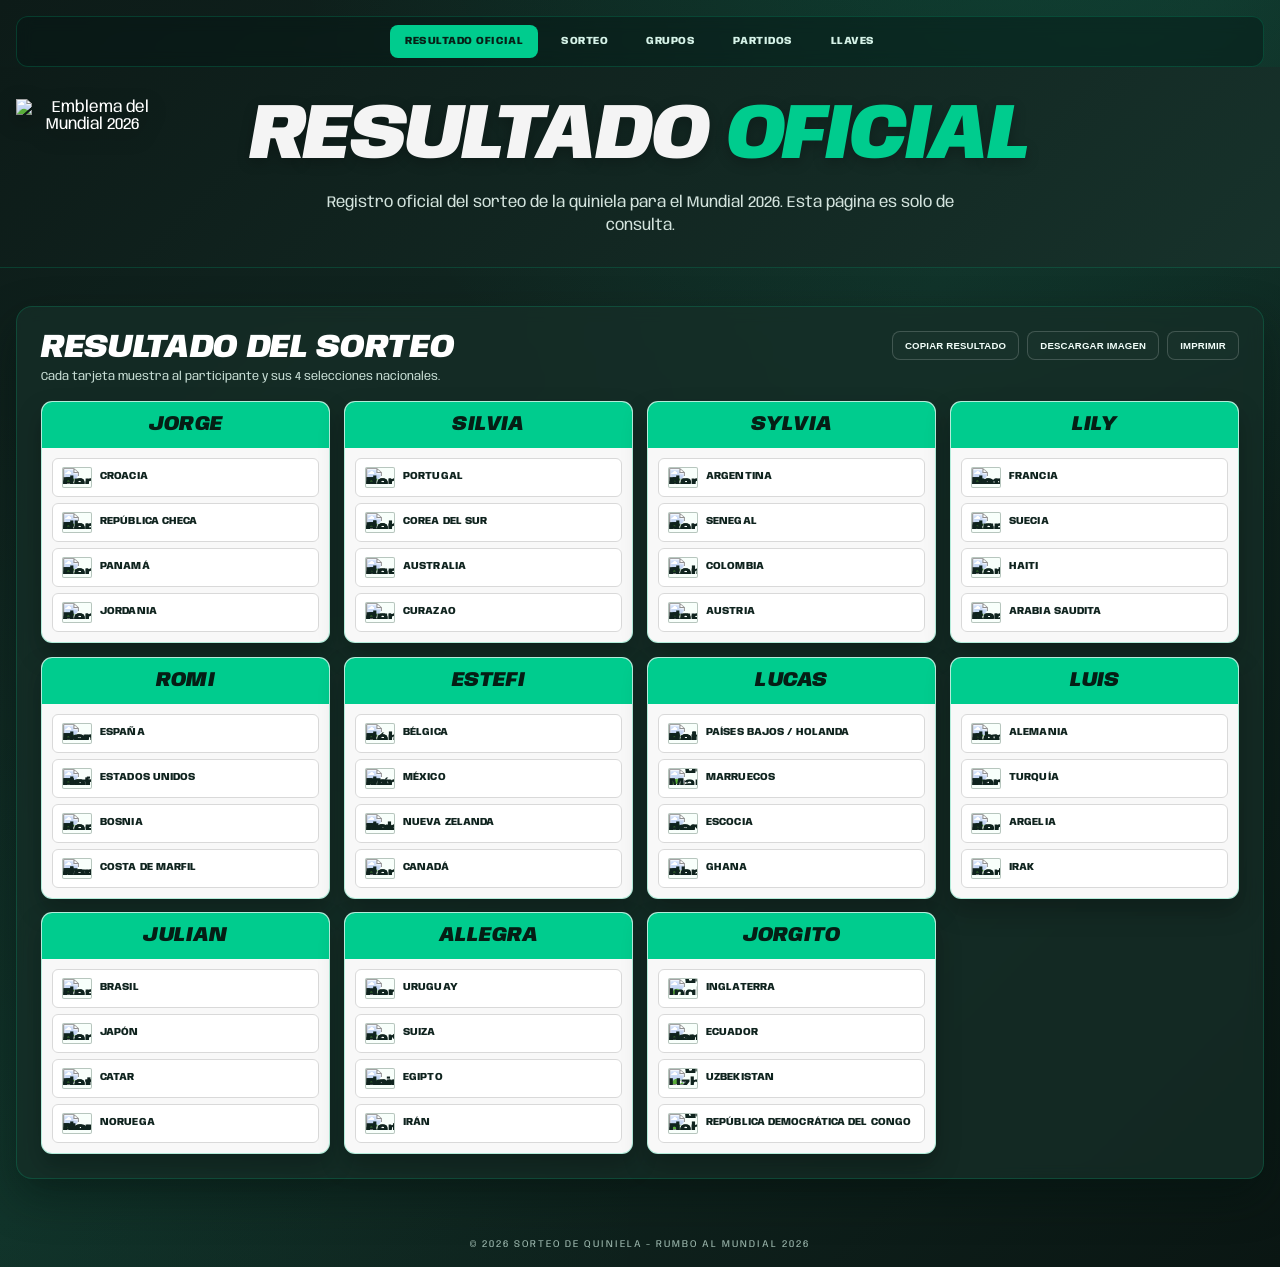
==== commit 74bd1a6a: "Add files via upload" ====
--- a/index.html
+++ b/index.html
@@ -15,6 +15,7 @@
     <a class="nav-link" href="sorteio.html">Sorteo</a>
     <a class="nav-link" href="grupos.html">Grupos</a>
     <a class="nav-link" href="partidas.html">Partidos</a>
+    <a class="nav-link" href="llaves.html">Llaves</a>
   </nav>
 
   <header class="hero fifa-gradient" data-purpose="hero-section">
--- a/styles.css
+++ b/styles.css
@@ -1142,4 +1142,261 @@
 
 .source-link:hover {
   text-decoration: underline;
-}+}
+
+
+/* ===================================================
+   PROFESSIONAL KNOCKOUT BRACKET (llaves page)
+   =================================================== */
+
+.bracket-section {
+  padding: 24px 0 0;
+  overflow: hidden;
+}
+
+.bracket-panel-header {
+  padding: 0 24px 18px;
+  margin: 0;
+}
+
+.bracket-scroll-hint {
+  flex: none;
+  color: var(--header);
+  font-size: 0.62rem;
+  font-weight: 900;
+  letter-spacing: 0.08em;
+  text-transform: uppercase;
+}
+
+#bracketStatus {
+  padding: 0 24px;
+}
+
+.bracket-scroll {
+  width: 100%;
+  overflow-x: auto;
+  overflow-y: hidden;
+  overscroll-behavior-x: contain;
+  border-top: 1px solid rgba(0, 204, 142, 0.18);
+  background:
+    radial-gradient(circle at 45% 45%, rgba(0, 204, 142, 0.07), transparent 38%),
+    linear-gradient(180deg, rgba(5, 25, 20, 0.46), rgba(7, 29, 23, 0.72));
+  scrollbar-color: var(--header) rgba(255, 255, 255, 0.08);
+  scrollbar-width: thin;
+}
+
+.bracket-scroll::-webkit-scrollbar { height: 11px; }
+.bracket-scroll::-webkit-scrollbar-track { background: rgba(255, 255, 255, 0.06); }
+.bracket-scroll::-webkit-scrollbar-thumb { background: var(--header); border-radius: 999px; }
+
+.knockout-bracket {
+  min-width: 1640px;
+}
+
+.bracket-canvas {
+  position: relative;
+  display: grid;
+  grid-template-columns: repeat(5, 264px);
+  column-gap: 72px;
+  min-height: 1500px;
+  padding: 22px 34px 36px;
+}
+
+.bracket-connectors {
+  position: absolute;
+  inset: 0;
+  z-index: 1;
+  overflow: visible;
+  pointer-events: none;
+}
+
+.bracket-connector-path {
+  fill: none;
+  stroke: rgba(0, 204, 142, 0.78);
+  stroke-width: 2;
+  stroke-linecap: round;
+  stroke-linejoin: round;
+  filter: drop-shadow(0 0 3px rgba(0, 204, 142, 0.24));
+}
+
+.bracket-stage { position: relative; z-index: 2; }
+
+.bracket-stage-title {
+  margin: 0;
+  min-height: 36px;
+  display: grid;
+  place-items: center;
+  border: 1px solid rgba(0, 204, 142, 0.38);
+  border-radius: 8px;
+  color: #e9fff6;
+  background: linear-gradient(180deg, rgba(0, 204, 142, 0.24), rgba(0, 204, 142, 0.12));
+  box-shadow: inset 0 1px rgba(255,255,255,0.08);
+  font-size: 0.66rem;
+  font-weight: 900;
+  letter-spacing: 0.08em;
+  text-align: center;
+  text-transform: uppercase;
+}
+
+.bracket-stage-matches {
+  position: relative;
+  height: 1408px;
+}
+
+.bracket-match {
+  position: absolute;
+  left: 0;
+  width: 100%;
+  transform: translateY(-50%);
+  overflow: hidden;
+  border: 1px solid rgba(0, 204, 142, 0.31);
+  border-radius: 9px;
+  background: linear-gradient(180deg, #ffffff 0%, #f4faf7 100%);
+  box-shadow: 0 10px 19px rgba(0, 0, 0, 0.22);
+}
+
+.bracket-match--done { border-color: rgba(0, 204, 142, 0.64); }
+
+.bracket-match-topline {
+  padding: 5px 8px;
+  color: #4a6d60;
+  background: #e4f3ec;
+  font-size: 0.5rem;
+  font-weight: 900;
+  letter-spacing: 0.06em;
+  text-align: center;
+  text-transform: uppercase;
+}
+
+.bracket-team {
+  min-height: 32px;
+  display: grid;
+  grid-template-columns: 22px minmax(0, 1fr) 20px;
+  align-items: center;
+  gap: 7px;
+  padding: 6px 8px;
+  color: #123328;
+  font-size: 0.61rem;
+  font-weight: 900;
+  letter-spacing: 0.01em;
+  text-transform: uppercase;
+}
+
+.bracket-team + .bracket-team { border-top: 1px solid #d8e8e0; }
+.bracket-team--winner { background: rgba(0, 204, 142, 0.14); }
+.bracket-team-name { overflow: hidden; text-overflow: ellipsis; white-space: nowrap; }
+.bracket-team-score { color: #0a6e4d; font-size: 0.82rem; font-style: italic; text-align: right; }
+.bracket-flag.flag { width: 22px; height: 15px; }
+
+.bracket-seed {
+  width: 22px;
+  height: 15px;
+  display: inline-grid;
+  place-items: center;
+  border: 1px dashed #9bb7ab;
+  border-radius: 3px;
+  color: #638176;
+  font-size: 0.58rem;
+}
+
+.bracket-extra-score {
+  padding: 3px 8px 5px;
+  border-top: 1px solid #d8e8e0;
+  color: #5c7d70;
+  font-size: 0.48rem;
+  font-weight: 800;
+  letter-spacing: 0.05em;
+  text-align: center;
+  text-transform: uppercase;
+}
+
+.bracket-match--third {
+  top: auto !important;
+  bottom: 40px;
+  transform: none;
+  border-color: rgba(255,255,255,0.22);
+}
+
+.bracket-third-label {
+  padding: 6px 8px;
+  background: rgba(255,255,255,0.1);
+  color: #e7fff4;
+  font-size: 0.54rem;
+  font-weight: 900;
+  letter-spacing: 0.08em;
+  text-align: center;
+  text-transform: uppercase;
+}
+
+.bracket-empty {
+  position: absolute;
+  top: 50%;
+  left: 0;
+  width: 100%;
+  margin: 0;
+  padding: 16px 10px;
+  transform: translateY(-50%);
+  border: 1px dashed rgba(0, 204, 142, 0.35);
+  border-radius: 9px;
+  color: #a4c6b9;
+  font-size: 0.64rem;
+  font-weight: 800;
+  text-align: center;
+  text-transform: uppercase;
+}
+
+@media (max-width: 760px) {
+  .bracket-section { padding-top: 18px; }
+  .bracket-panel-header { padding: 0 18px 14px; }
+  #bracketStatus { padding: 0 18px; }
+  .bracket-scroll-hint { font-size: 0.54rem; }
+  .knockout-bracket { min-width: 1480px; }
+  .bracket-canvas { grid-template-columns: repeat(5, 236px); column-gap: 56px; min-height: 1430px; padding: 18px 24px 28px; }
+  .bracket-stage-matches { height: 1340px; }
+}
+
+@media print {
+  .bracket-scroll { overflow: visible; }
+  .bracket-canvas { transform: scale(0.6); transform-origin: top left; }
+}
+
+/* ===================================================
+   MOBILE FIX — PARTIDOS
+   Keep one match per row so flags, names and scores remain readable.
+   This block intentionally comes after the desktop rules.
+   =================================================== */
+@media (max-width: 760px) {
+  .match-cards {
+    grid-template-columns: minmax(0, 1fr);
+    width: 100%;
+    gap: 20px;
+  }
+
+  .match-card {
+    width: 100%;
+    min-height: 156px;
+  }
+}
+
+@media (max-width: 420px) {
+  .match-card {
+    padding-left: 8px;
+    padding-right: 8px;
+  }
+
+  .match-card-body {
+    gap: 6px;
+    padding-left: 0;
+    padding-right: 0;
+  }
+
+  .match-score-wrap {
+    min-width: 60px;
+    padding-left: 2px;
+    padding-right: 2px;
+  }
+
+  .match-team-name {
+    font-size: 0.7rem;
+  }
+}
